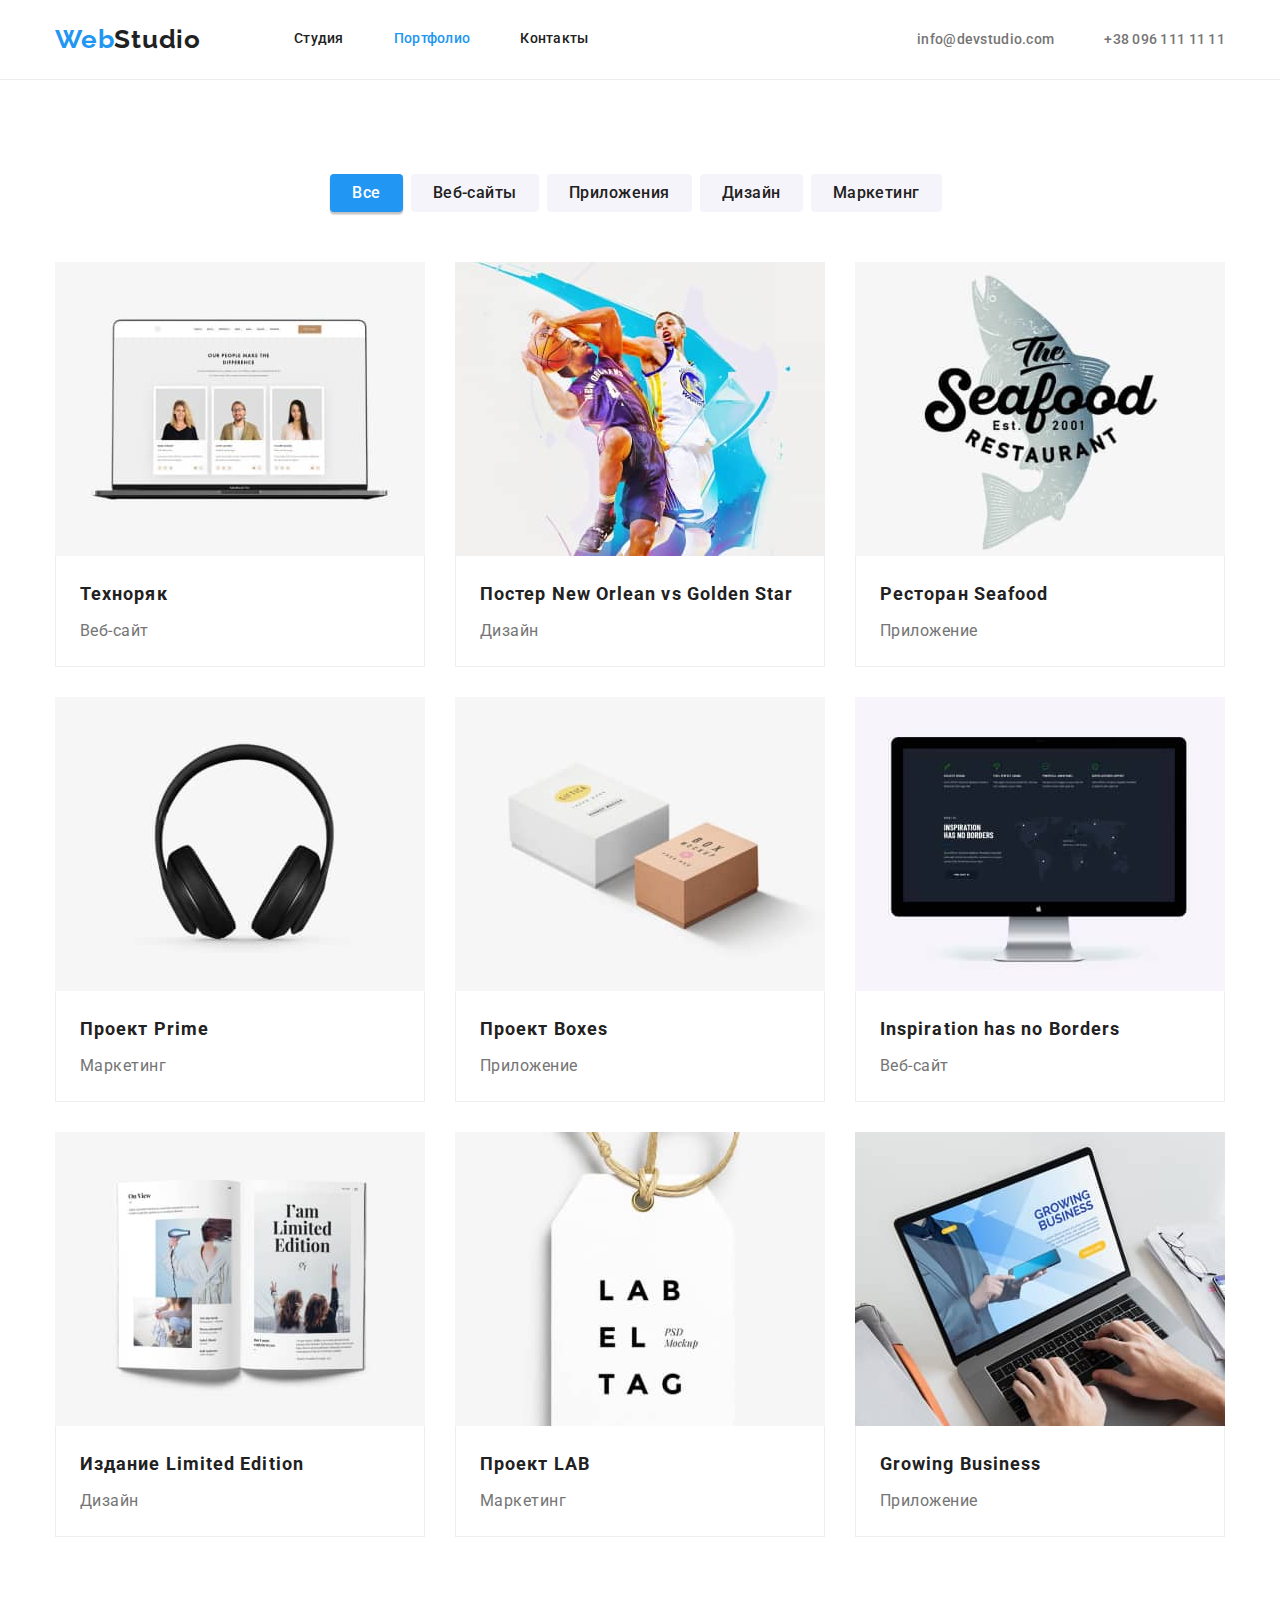
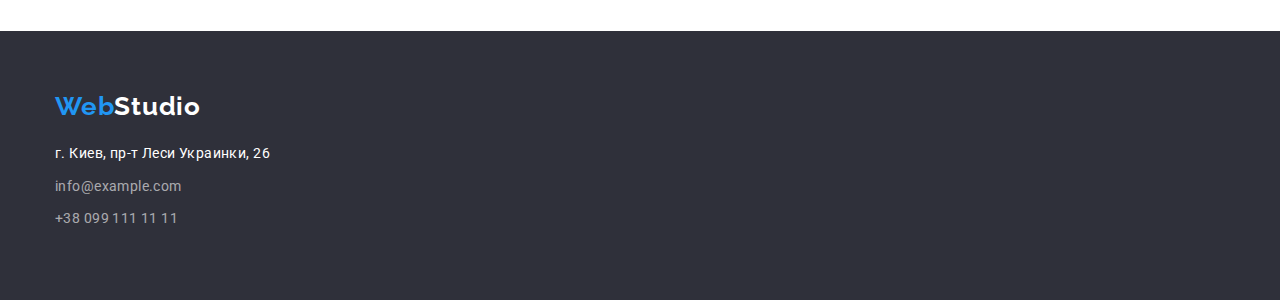
==== portfolio.html @ 769a9702 "+" ====
<!DOCTYPE html>
<html lang="ru">
  <head>
    <meta charset="UTF-8" />
    <meta name="viewport" content="width=device-width, initial-scale=1.0" />
    <title>Портфолио</title>
    <link rel="preconnect" href="https://fonts.googleapis.com" />
    <link rel="preconnect" href="https://fonts.gstatic.com" crossorigin />
    <link
      href="https://fonts.googleapis.com/css2?family=Raleway:wght@700&family=Roboto:wght@400;500;700;900&display=swap"
      rel="stylesheet"
    />
    <link
      rel="stylesheet"
      href="https://cdnjs.cloudflare.com/ajax/libs/modern-normalize/1.1.0/modern-normalize.min.css"
      integrity="sha512-wpPYUAdjBVSE4KJnH1VR1HeZfpl1ub8YT/NKx4PuQ5NmX2tKuGu6U/JRp5y+Y8XG2tV+wKQpNHVUX03MfMFn9Q=="
      crossorigin="anonymous"
      referrerpolicy="no-referrer"
    />
    <link rel="stylesheet" href="./css/styles.css" />
  </head>
  <body>
    <!-- верхняя линия -->
    <header class="header">
      <section class="section-nav">
       <div class="container header-container">
     <nav class="header-navigation">
          <div class="logo">
            <a class="logo link" href="./index.html">Web<span>Studio</span></a>
          </div>
            <ul class="site-nav list">
              <li class="header-item">
                <a href="./index.html" class="header-link link">Студия</a>
              </li>
              <li class="header-item">
                <a href="./portfolio.html" class="header-link current link"
                  >Портфолио</a>
              </li>
              <li class="header-item">
                <a href="#" class="header-link link">Контакты</a>
              </li>
            </ul>
          </nav>
          <div class="header-navigation connect">
            <a class="navigation-link link" href="mailto:info@devstudio.com"
              >info@devstudio.com</a>
            <a class="navigation-link link" href="tel:+380961111111"
              >+38 096 111 11 11</a>
          </div>
        </nav>
    </div>
    </section>
    </header>
    <!-- tagline -->
    <main>
      <section class="section">
        <div class="container">
          <h2 class="section-title" hidden></h2>
        <ul class="menu-list list">
          <li class="menu-item list">
            <button type="button" class="menu-button active">Все</button>
          </li>
          <li class="menu-item list">
            <button type="button" class="menu-button">Веб-сайты</button>
          </li>
          <li class="menu-item list">
            <button type="button" class="menu-button">Приложения</button>
          </li>
          <li class="menu-item list">
            <button type="button" class="menu-button">Дизайн</button>
          </li>
          <li class="menu-item list">
            <button type="button" class="menu-button">Маркетинг</button>
          </li>
        </ul>
        <ul class="portfolio list">
          <li class="portfolio-item">
            <img
              src="./img/techno1.jpg"
              alt="фото-карточки сотрудников на экране монитора"
              width="370"
              height="294"
            />
            <div class="portfolio-description">
            <h3 class="portfolio-name">Техноряк</h3>
            <p class="portfolio-text">Веб-сайт</p>
            </div>
          </li>
          <li class="portfolio-item">
            <img
              src="./img/poster2.jpg"
              alt="два баскетболиста соперничают"
              width="370"
              height="294"
            />
            <div class="portfolio-description">
            <h3 class="portfolio-name">
              Постер New Orlean vs Golden Star
            </h3>
            <p class="portfolio-text">Дизайн</p>
            </div>
          </li>
          <li class="portfolio-item">
            <img
              src="./img/restoran3.jpg"
              alt="лого ресторана"
              width="370"
              height="294"
            />
            <div class="portfolio-description">
            <h3 class="portfolio-name">
              Ресторан Seafood
            </h3>
            <p class="portfolio-text">Приложение</p>
            </div>
          </li>
          <li class="portfolio-item"> 
            <img
              src="./img/project4.jpg"
              alt="ченрые наушники на белом фоне"
              width="370"
              height="294"
            />
            <div class="portfolio-description">
            <h3 class="portfolio-name">Проект Prime</h3>
            <p class="portfolio-text">Маркетинг</p>
            </div>
          </li>
          <li class="portfolio-item">
            <img
              src="./img/boxes5.jpg"
              alt="две коробки"
              width="370"
              height="294"
            />
            <div class="portfolio-description">
            <h3 class="portfolio-name">Проект Boxes</h3>
            <p class="portfolio-text">Приложение</p>
            </div>
          </li>
          <li class="portfolio-item"> 
            <img
              src="./img/insp6.jpg"
              alt="монитор с картой"
              width="370"
              height="294"
            />
            <div class="portfolio-description">
            <h3 class="portfolio-name">
             Inspiration has no Borders</h3>
            <p class="portfolio-text">Веб-сайт</p>
            </div>
          </li>
          <li class="portfolio-item">
            <img
              src="./img/limited7.jpg"
              alt="раскрытый журнал"
              width="370"
              height="294"
            />
            <div class="portfolio-description">
            <h3 class="portfolio-name">Издание Limited Edition</h3>
            <p class="portfolio-text">Дизайн</p>
            </div>
          </li>
          <li class="portfolio-item">
            <img
              src="./img/lab8.jpg"
              alt="лэйба с надписью"
              width="370"
              height="294"
            />
            <div class="portfolio-description">
            <h3 class="portfolio-name">Проект LAB</h3>
            <p class="portfolio-text">Маркетинг</p>
            </div>
          </li>
          <li class="portfolio-item">
            <img
              src="./img/business9.jpg"
              alt="человек за ноутбуком"
              width="370"
              height="294"
            />
            <div class="portfolio-description">
            <h3 class="portfolio-name">
            Growing Business
            </h3>
            <p class="portfolio-text">Приложение</p>
            </div>
          </li>
        </ul>
        </div>
      </section>
    </main>
    <!-- подвал -->
    <footer class="footer">
      <div class="container">
        <div class="footer-design">
          <a class="logo logo-white link" href="./index.html"
            >Web<span>Studio</span></a
          >
        </div>
        <!--адрес-->
        <address class="footer-contacts">
          <ul class="footer-list list">
            <li class="footer-item">
              <a
                class="adress link"
                href="https://goo.gl/maps/Gm489NzdUtgBx8p3A"
                target="_blank"
                rel="noopener noreferrer"
                >г. Киев, пр-т Леси Украинки, 26</a
              >
            </li>
            <li class="footer-item">
              <a class="footer-link link" href="mailto:info@example.com"
                >info@example.com</a
              >
            </li>
            <li class="footer-item">
              <a class="footer-link link" href="tel:+380991111111"
                >+38 099 111 11 11</a
              >
            </li>
          </ul>
        </address>
      </div>
    </footer>
  </body>
</html>
---- css/styles.css ----
:root {
  --primary-text-color: #212121;
  --second-text-color: #ffffff;
  --accent-color: #2196f3;
  --hero-bg-color: #2f303a;
  --paragraph-color: #757575;
  --link-color: #757575;
  --footer-link-color: rgba(255, 255, 255, 0.6);
  --team-bg-color: #f5f4fa;
  --footer-bg-color: #2f303a;
  --first-button-color: #ffffff;
  --second-button-color: #212121;
  --main-bg-lite-color: #ffffff;
}

html {
  box-sizing: border-box;
}

*,
*::before,
*::after {
  box-sizing: inherit;
}

body {
  font-family: Roboto, sans-serif;
  background-color: var(--second-text-color);
  color: var(--primary-text-color);
  padding: 0;
  margin: 0;
  border: none;
  outline: none;
}

.container {
  width: 1200px;
  margin: 0 auto;
  padding: 0 15px;
}

.section {
  display: block;
  text-align: center;
  padding: 94px 0;
}

img {
  display: block;
  max-width: 100%;
  height: auto;
}

.list {
  list-style: none;
  margin: 0;
  padding: 0;
}

.header {
  border-bottom: 1px solid #ececec;
}

.link {
  text-decoration: none;
}

a {
  display: inline-block;
  text-decoration: none;
  color: inherit;
  cursor: pointer;
}

p,
ul,
h1,
h2,
h3,
h4,
h5,
h6 {
  padding: 0;
  margin: 0;
  border: none;
  outline: none;
}

ul {
  list-style: none;
}

.visually-hidden {
  position: absolute;
  width: 1px;
  height: 1px;
  margin: -1px;
  border: 0;
  padding: 0;
  white-space: nowrap;
  clip-path: inset(100%);
  clip: rect(0 0 0 0);
  overflow: hidden;
}

/* ------HEADER------ */

.header {
  display: flex;
  justify-content: space-between;
  justify-content: center;
  height: 80px;
  padding-top: 24px;
  padding-bottom: 25px;
  border-bottom: 1px solid #ececec;
}

.header-container {
  display: flex;
  align-items: center;
  box-sizing: border-box;
  min-width: 1200px;
  align-content: center;
  background-color: var(--main-bg-lite-color);
}

.connect {
  margin-left: auto;
}

.header-navigation {
  display: flex;
  align-items: center;
  font-style: normal;
  font-weight: 500;
  font-size: 14px;
  line-height: 16px;
  letter-spacing: 0.02em;
}

.logo {
  color: var(--accent-color);
  font-family: Raleway, sans-serif;
  display: inline-block;
  font-weight: 700;
  font-size: 26px;
  line-height: 1.19;
  letter-spacing: 0.03em;
}
.logo span {
  color: var(--primary-text-color);
}

.header-link {
  align-items: center;
  font-weight: 500;
  font-size: 14px;
  line-height: 1.14;
  letter-spacing: 0.02em;
}
.header-link:hover,
.header-link:focus {
  color: var(--accent-color);
}

.navigation-link {
  color: var(--link-color);
  margin-left: 50px;
}
.navigation-link:hover,
.navigation-link:focus {
  color: var(--accent-color);
}
.site-nav {
  display: flex;
  align-items: center;
  flex-wrap: wrap;
  margin-left: 93px;
}
.header-item {
  display: flex;
  align-items: center;
  padding-right: 50px;
}

.site-nav .header-link.current {
  color: var(--accent-color);
}

/* ------HERO------ */
.hero {
  max-width: 1600px;
  min-height: 600px;
  text-align: center;
  align-items: center;
  margin-right: auto;
  margin-left: auto;
  padding-top: 200px;
  padding-bottom: 200px;
  background: var(--hero-bg-color);
}

.hero-container {
  display: flex;
  flex-direction: column;
  justify-content: center;
  align-items: center;
}

.section.hero {
  border: 1 px solid transparent;
}

.hero-title {
  max-width: 696px;
  text-transform: uppercase;
  margin: 0 auto 30px;
  padding: 0;
  color: var(--second-text-color);
  font-weight: 900;
  font-size: 44px;
  line-height: 1.36;
  letter-spacing: 0.06em;
}

.hero-button {
  min-width: 200 px;
  font-weight: 700;
  font-family: inherit;
  font-size: 16px;
  line-height: 1.87;
  display: inline-block;
  align-items: center;
  text-align: center;
  letter-spacing: 0.06em;
  color: var(--first-button-color);
  margin: 0 auto;
  padding: 10px 32px;
  border: 1px solid transparent;
  border-radius: 4 px;
}
.hero-button {
  background: var(--accent-color);
  box-shadow: 0px 4px 4px rgba(0, 0, 0, 0.15);
  border-radius: 4px;
}

.btn {
  cursor: pointer;
  min-height: 38 px;
  padding: 6 px 22 px;
  font-style: inherit;
}

/* Sections */

.section-title {
  text-align: center;
  font-weight: 700;
  font-size: 36px;
  line-height: 1.16;
  letter-spacing: 0.03em;
  margin-bottom: 50px;
  color: var(--primary-text-color);
}
.description {
  display: flex;
  align-items: center;
  text-align: left;
  justify-content: space-between;
}

.description-item {
  width: 270px;
  font-size: 14px;
  letter-spacing: 0.03em;
  color: var(--paragraph-color);
  margin-right: 30px;
}

.description-title {
  margin-bottom: 10px;
  text-transform: uppercase;
  font-weight: 700;
  font-size: 14px;
  line-height: 16px;
  letter-spacing: 0.03em;
  color: var(--primary-text-color);
}

.description-text {
  line-height: 1.71;
}

/* ------ABOUT------ */

.about {
  display: flex;
  flex-wrap: wrap;
  justify-content: space-between;
  padding-top: 0;
  flex-basis: calc (100% / 3 - 30px);
}

.gallery {
  display: flex;
  justify-content: space-between;
  align-items: center;
  margin: 0 auto;
}

.about-item {
  mix-blend-mode: normal;
}

/* ------TEAM------ */
.team {
  background-color: var(--team-bg-color);
}

.team-cards {
  align-items: center;
}
.card {
  background-color: var(--main-bg-lite-color);
  box-shadow: 0px 1px 3px rgba(0, 0, 0, 0.12), 0px 1px 1px rgba(0, 0, 0, 0.14),
    0px 2px 1px rgba(0, 0, 0, 0.2);
  border-radius: 0px 0px 4px 4px;
}
.card-body {
  padding-top: 30px;
  padding-bottom: 30px;
}

.team-item {
  background: #ffffff;
  box-shadow: 0px 1px 3px rgba(0, 0, 0, 0.12), 0px 1px 1px rgba(0, 0, 0, 0.14),
    0px 2px 1px rgba(0, 0, 0, 0.2);
  border-radius: 0px 0px 4px 4px;
}
.cards-title {
  font-weight: 500;
  font-size: 16px;
  line-height: 1.18;
  text-align: center;
  letter-spacing: 0.03em;
  margin: 0 0 10px 0;
}

.team-item-text {
  font-size: 16px;
  line-height: 1.18;
  text-align: center;
  letter-spacing: 0.03em;
  margin: 0;
  padding: 0;
  color: var(--paragraph-color);
}

/* ------FOOTER------ */
.logo-white span {
  color: var(--second-text-color);
}

.footer {
  padding: 60px 0;
  background: var(--footer-bg-color);
  color: var(--second-text-color);
}
.footer-design {
  width: 1170px;
  margin-bottom: 20px;
}
.footer-contacts {
  display: flex;
  flex-direction: column;
}
.footer-link {
  font-style: normal;
  font-size: 14px;
  line-height: 1.71;
  letter-spacing: 0.03em;
  color: var(--footer-link-color);
  margin-bottom: 9px;
}
.footer-link:hover,
.footer-link:focus {
  color: var(--accent-color);
}
.footer-item > a.adress {
  font-size: 14px;
  line-height: 1.71;
  letter-spacing: 0.03em;
  color: var(--second-text-color);
  font-style: normal;
  margin-bottom: 9px;
}
/* --------------------PORTFOLIO-------------------- */

.menu-list {
  display: flex;
  justify-content: center;
  margin-bottom: 50px;
}
.menu-button {
  font-weight: 500;
  font-size: 16px;
  line-height: 1.62;
  text-align: center;
  letter-spacing: 0.03em;
  color: var(--second-button-color);
  font-family: inherit;
  cursor: pointer;
  border: none;
  background: #f5f4fa;
  border-radius: 4px;
  padding: 6px 22px;
}

.menu-item {
  margin-right: 8px;
}

.menu-button:hover,
.menu-button:focus {
  background-color: var(--accent-color);
  color: var(--second-text-color);
}

.portfolio {
  display: flex;
  flex-wrap: wrap;
  text-align: left;
  margin-right: -30px;
  margin-bottom: -30px;
}
.portfolio-item {
  display: flex;
  flex-direction: column;
  margin-right: 30px;
  margin-bottom: 30px;
}

.portfolio-description {
  border: 1px solid #eeeeee;
  border-top: none;
  padding: 20px 24px;
}

.portfolio-name {
  font-weight: 700;
  font-size: 18px;
  line-height: 2;
  letter-spacing: 0.06em;
  color: var(--primary-text-color);
  margin-bottom: 4px;
}
.portfolio-text {
  font-size: 16px;
  line-height: 1.87;
  letter-spacing: 0.03em;
  color: var(--link-color);
}

.active {
  color: var(--second-text-color);
  background-color: var(--accent-color);
  box-shadow: 0px 3px 1px rgba(0, 0, 0, 0.1), 0px 1px 2px rgba(0, 0, 0, 0.08),
    0px 2px 2px rgba(0, 0, 0, 0.12);
}
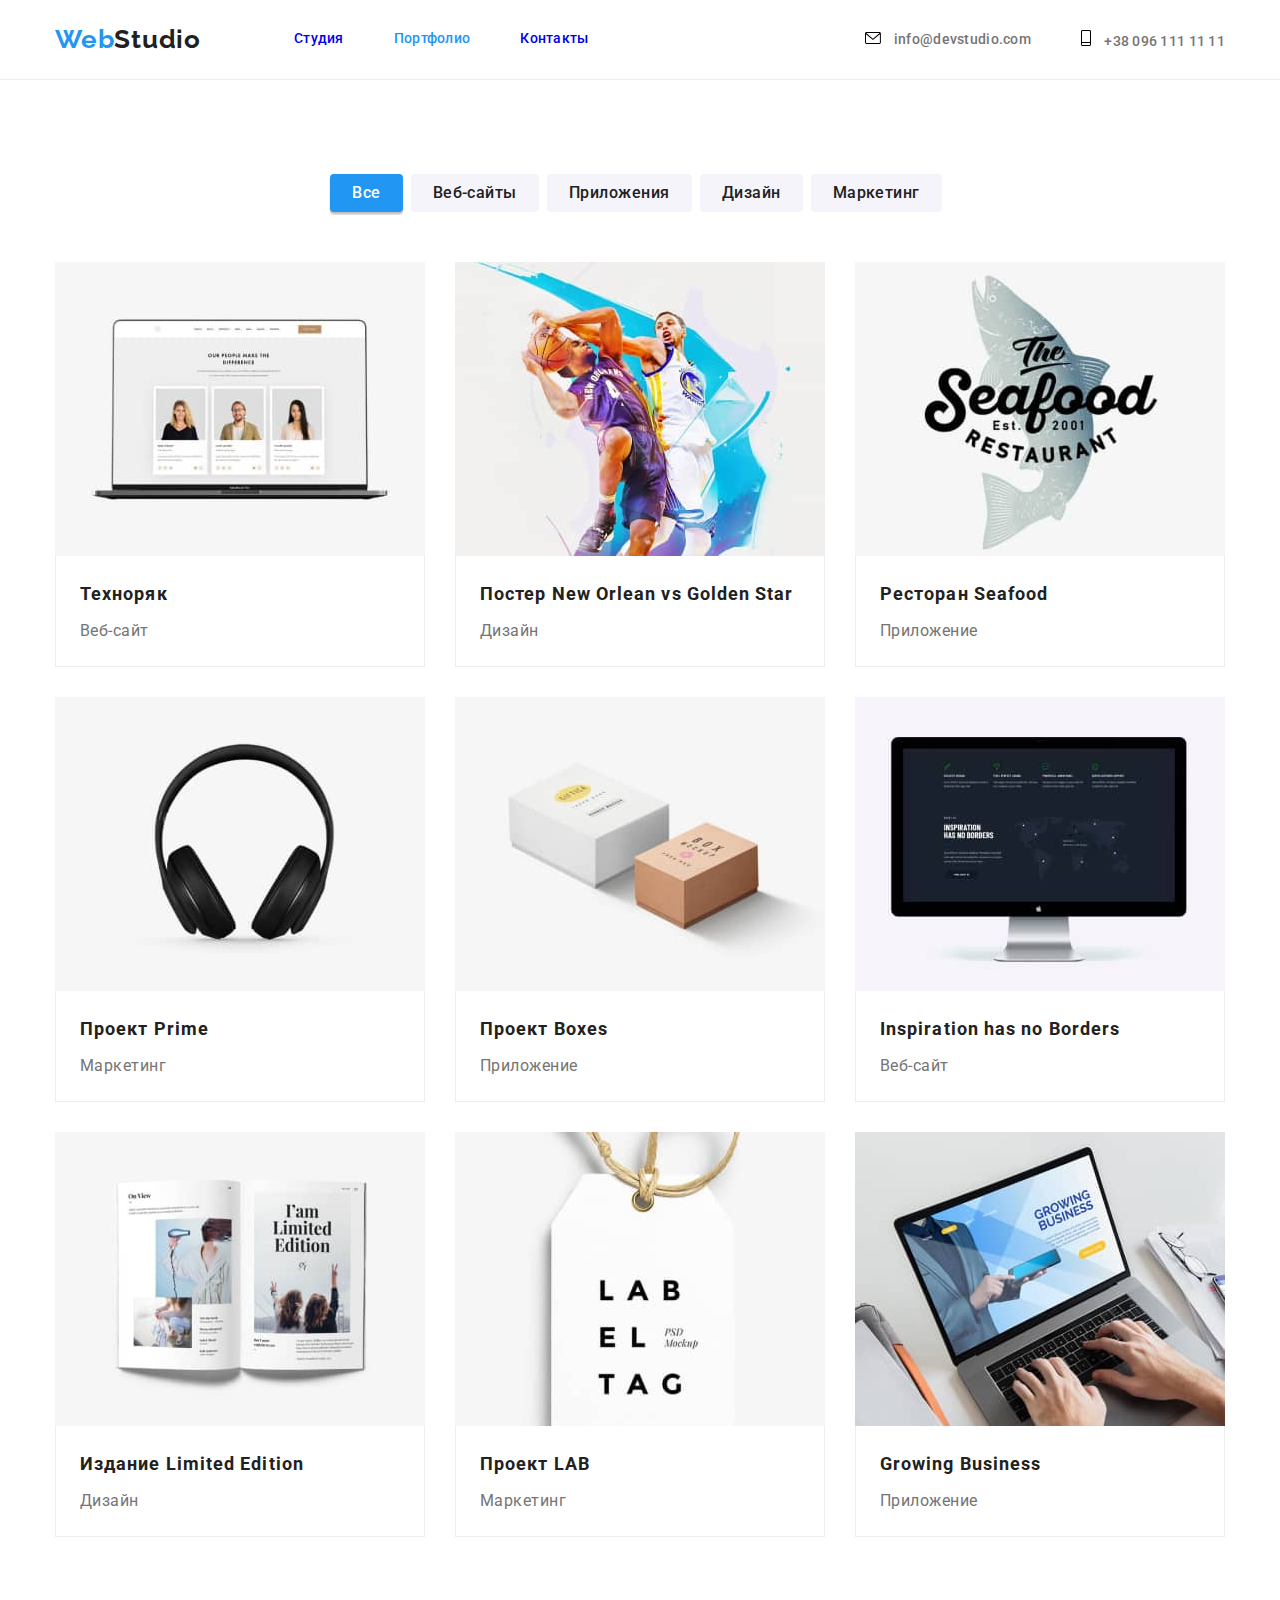
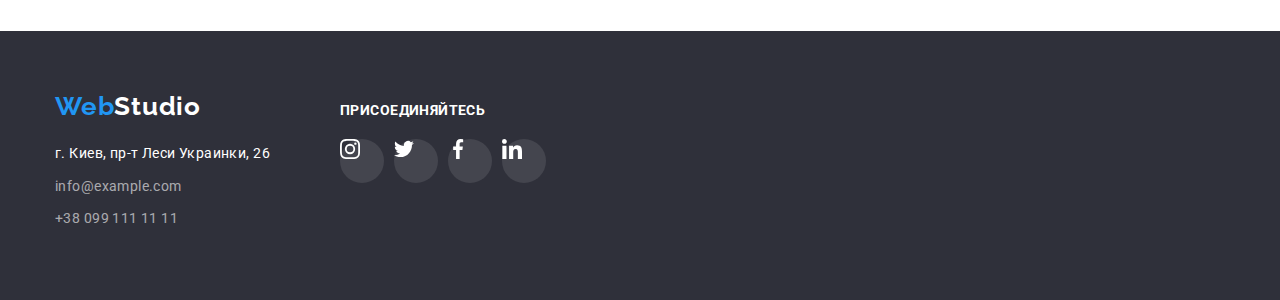
==== commit fa05afd0: "social content" ====
--- a/portfolio.html
+++ b/portfolio.html
@@ -42,10 +42,16 @@
             </ul>
           </nav>
           <div class="header-navigation connect">
-            <a class="navigation-link link" href="mailto:info@devstudio.com"
-              >info@devstudio.com</a>
-            <a class="navigation-link link" href="tel:+380961111111"
-              >+38 096 111 11 11</a>
+            <a class="navigation-link link" href="mailto:info@devstudio.com">
+              <svg class="header-svg" width="16" height="12">
+                <use href="./img/icons.svg#icon-mail"></use>
+              </svg>
+              info@devstudio.com</a>
+            <a class="navigation-link link" href="tel:+380961111111">
+              <svg class="header-svg" width="10" height="16">
+                <use href="./img/icons.svg#icon-tel"></use>
+              </svg>
+              +38 096 111 11 11</a>
           </div>
         </nav>
     </div>
@@ -194,12 +200,12 @@
       </section>
     </main>
     <!-- подвал -->
-    <footer class="footer">
+     <footer class="footer">
       <div class="container">
+        <div class="footer-left">
         <div class="footer-design">
           <a class="logo logo-white link" href="./index.html"
-            >Web<span>Studio</span></a
-          >
+            >Web<span>Studio</span></a>
         </div>
         <!--адрес-->
         <address class="footer-contacts">
@@ -225,6 +231,40 @@
             </li>
           </ul>
         </address>
+        </div>
+        <div class="footer-social">
+          <h3 class="footer-title">присоединяйтесь</h3>
+          <ul class="footer-social-list list">
+            <li class="footer-social-item">
+              <a href="footer-social-link link">
+                <svg class="footer-social-svg">
+                  <use href="./img/icons.svg#icon-instagram"></use>
+                </svg>
+              </a>
+            </li>
+            <li class="footer-social-item">
+              <a href="footer-social-link link">
+                <svg class="footer-social-svg">
+                  <use href="./img/icons.svg#icon-twitter"></use>
+                </svg>
+              </a>
+            </li>
+            <li class="footer-social-item">
+              <a href="footer-social-link link">
+                <svg class="footer-social-svg">
+                  <use href="./img/icons.svg#icon-facebook"></use>
+                </svg>
+              </a>
+            </li>
+            <li class="footer-social-item">
+              <a href="footer-social-link link">
+                <svg class="footer-social-svg">
+                  <use href="./img/icons.svg#icon-linkedin"></use>
+                </svg>
+              </a>
+            </li>
+          </ul>
+        </div>
       </div>
     </footer>
   </body>
--- a/css/styles.css
+++ b/css/styles.css
@@ -10,6 +10,7 @@
   --footer-bg-color: #2f303a;
   --first-button-color: #ffffff;
   --second-button-color: #212121;
+  --icon-color: #afb1b8;
   --main-bg-lite-color: #ffffff;
 }
 
@@ -37,6 +38,8 @@
   width: 1200px;
   margin: 0 auto;
   padding: 0 15px;
+
+  /*outline: 2px solid blue; */
 }
 
 .section {
@@ -65,10 +68,13 @@
   text-decoration: none;
 }
 
+.link:hover,
+.link:focus {
+  color: var(--accent-color);
+}
+
 a {
   display: inline-block;
-  text-decoration: none;
-  color: inherit;
   cursor: pointer;
 }
 
@@ -82,8 +88,6 @@
 h6 {
   padding: 0;
   margin: 0;
-  border: none;
-  outline: none;
 }
 
 ul {
@@ -177,6 +181,18 @@
   flex-wrap: wrap;
   margin-left: 93px;
 }
+
+.header-svg {
+  align-items: center;
+  justify-content: center;
+  margin-right: 10px;
+}
+
+.header-svg:hover,
+.header-svg:focus {
+  color: var(--accent-color);
+}
+
 .header-item {
   display: flex;
   align-items: center;
@@ -209,6 +225,15 @@
 
 .section.hero {
   border: 1 px solid transparent;
+  background-image: linear-gradient(
+      to right,
+      rgba(47, 48, 58, 0.4),
+      rgba(47, 48, 58, 0.4)
+    ),
+    url(../img/bg.jpg);
+  background-color: #c4c4c4;
+  background-position: center;
+  background-size: cover;
 }
 
 .hero-title {
@@ -237,12 +262,6 @@
   margin: 0 auto;
   padding: 10px 32px;
   border: 1px solid transparent;
-  border-radius: 4 px;
-}
-.hero-button {
-  background: var(--accent-color);
-  box-shadow: 0px 4px 4px rgba(0, 0, 0, 0.15);
-  border-radius: 4px;
 }
 
 .btn {
@@ -250,6 +269,9 @@
   min-height: 38 px;
   padding: 6 px 22 px;
   font-style: inherit;
+  border-radius: 4 px;
+  background: var(--accent-color);
+  box-shadow: 0px 4px 4px rgba(0, 0, 0, 0.15);
 }
 
 /* Sections */
@@ -263,6 +285,29 @@
   margin-bottom: 50px;
   color: var(--primary-text-color);
 }
+
+.icon-main {
+  display: flex;
+  justify-content: space-between;
+}
+
+.svg-bg {
+  display: flex;
+  align-items: center;
+  justify-content: center;
+  margin-bottom: 30px;
+  width: 270px;
+  height: 120px;
+  background-color: #f5f4fa;
+  border-radius: 4px;
+}
+
+.svg-main {
+  display: flex;
+  width: 70px;
+  height: 70px;
+}
+
 .description {
   display: flex;
   align-items: center;
@@ -352,9 +397,66 @@
   line-height: 1.18;
   text-align: center;
   letter-spacing: 0.03em;
-  margin: 0;
+  margin-bottom: 16px;
   padding: 0;
   color: var(--paragraph-color);
+}
+
+.team-social {
+  display: flex;
+  align-items: center;
+  justify-content: center;
+  padding: 0px;
+}
+
+.team-social :last-child {
+  margin-right: 0px;
+}
+
+.team-social-item {
+  border: none;
+  align-items: center;
+  justify-content: center;
+  margin-right: 10px;
+  width: 44px;
+  height: 44px;
+  padding: 12px;
+  border-radius: 50%;
+}
+
+.team-social-link {
+  justify-content: center;
+  display: block;
+  margin-right: 10px;
+  fill: #afb1b8;
+}
+
+.team-social-link-svg {
+  width: 20px;
+  height: 20px;
+  background-color: transparent;
+  fill: #afb1b8;
+}
+
+/* ----------CLIENTS--------- */
+.regular-clients-list {
+  display: flex;
+  justify-content: space-between;
+}
+
+.clients-link {
+  display: flex;
+  align-items: center;
+  justify-content: center;
+  width: 170px;
+  height: 92px;
+  fill: #afb1b8;
+  border: 1px solid #afb1b8;
+  border-radius: 4px;
+}
+.clients-svg {
+  width: 106px;
+  height: 60px;
 }
 
 /* ------FOOTER------ */
@@ -367,12 +469,14 @@
   background: var(--footer-bg-color);
   color: var(--second-text-color);
 }
+.footer > .container {
+  display: flex;
+  align-items: baseline;
+}
 .footer-design {
-  width: 1170px;
   margin-bottom: 20px;
 }
 .footer-contacts {
-  display: flex;
   flex-direction: column;
 }
 .footer-link {
@@ -395,6 +499,48 @@
   font-style: normal;
   margin-bottom: 9px;
 }
+
+.footer-social {
+  margin-left: 70px;
+  padding-top: 12px;
+}
+
+.footer-title {
+  font-weight: 700;
+  font-size: 14px;
+  line-height: 1.14;
+  letter-spacing: 0.03em;
+  text-transform: uppercase;
+  color: var(--second-text-color);
+  margin-bottom: 20px;
+}
+
+.footer-social-list {
+  display: flex;
+  justify-content: center;
+}
+.footer-social-item:not(:last-child) {
+  margin-right: 10px;
+}
+
+.footer-social-item {
+  width: 44px;
+  height: 44px;
+  border-radius: 50%;
+  background: rgba(255, 255, 255, 0.1);
+}
+
+.footer-social-link {
+  width: 100%;
+  height: 100%;
+}
+
+.footer-social-svg {
+  width: 20px;
+  height: 20px;
+  fill: #ffffff;
+}
+
 /* --------------------PORTFOLIO-------------------- */
 
 .menu-list {
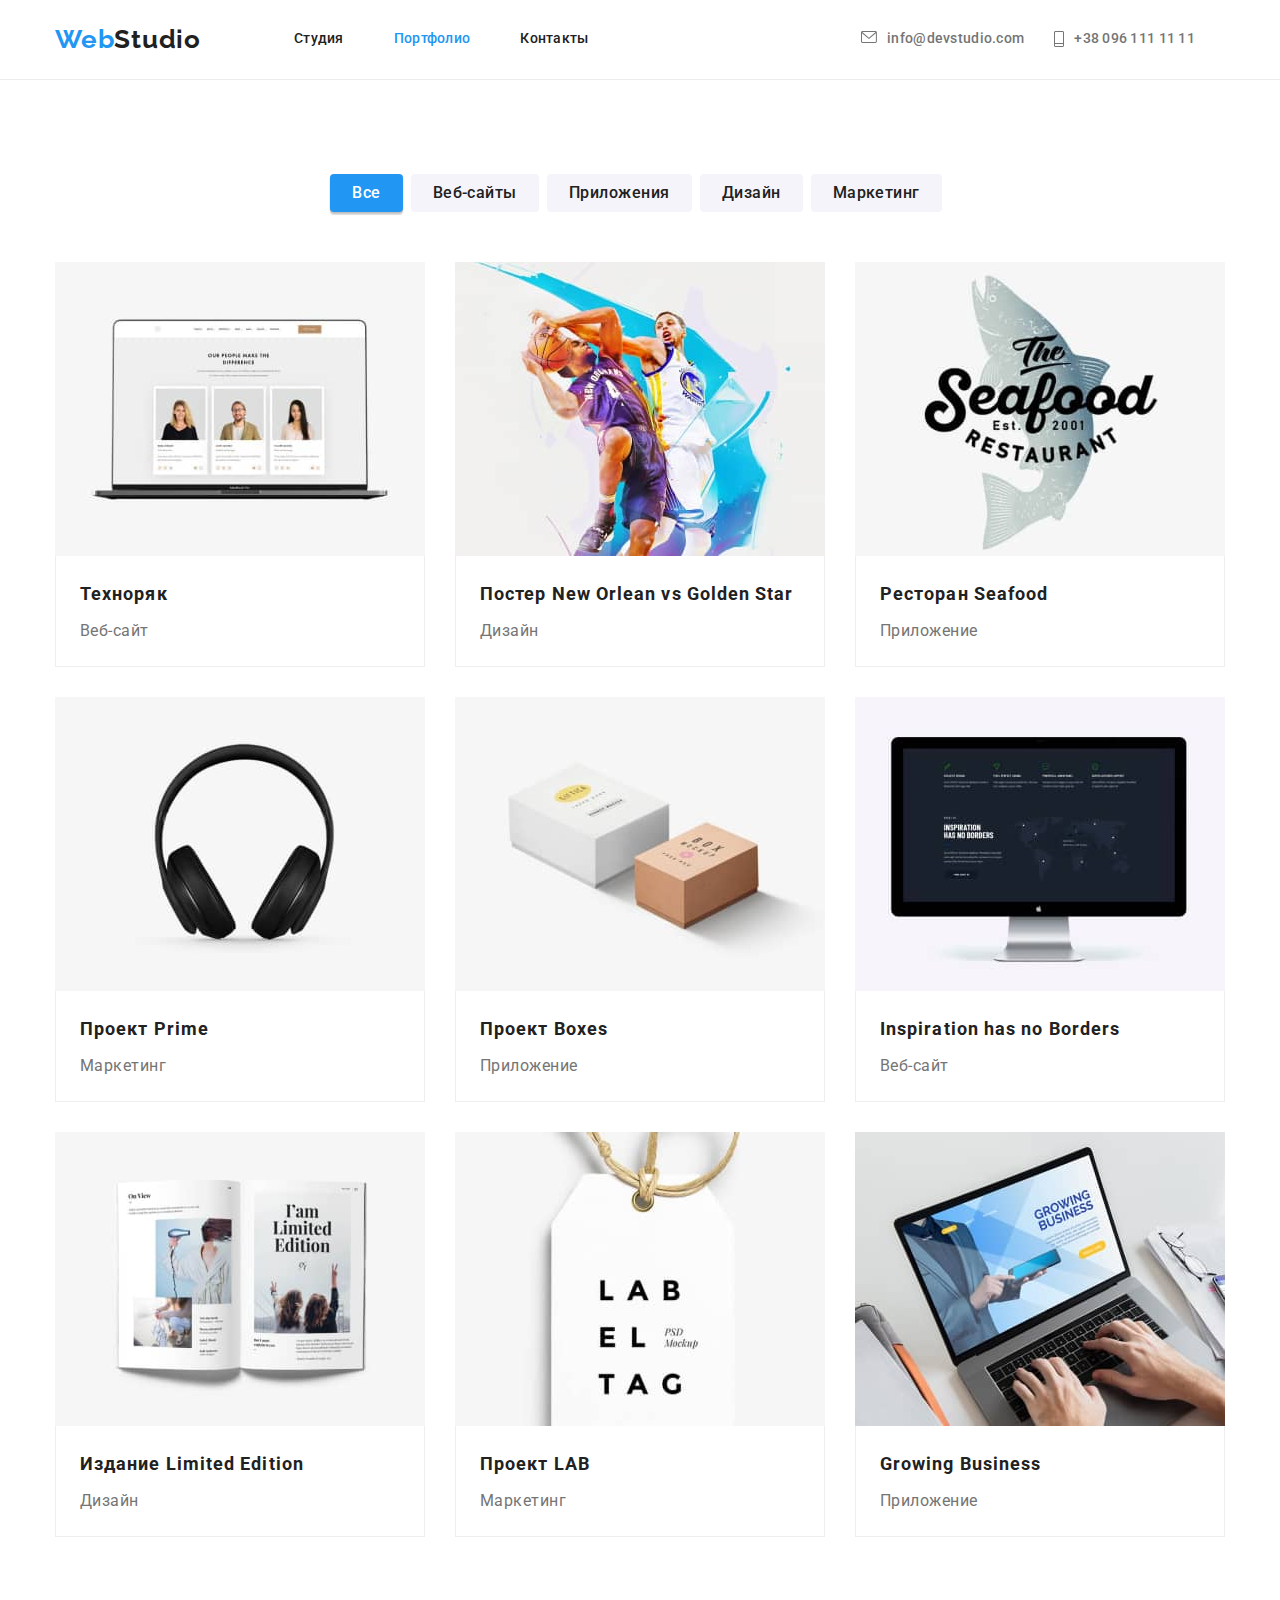
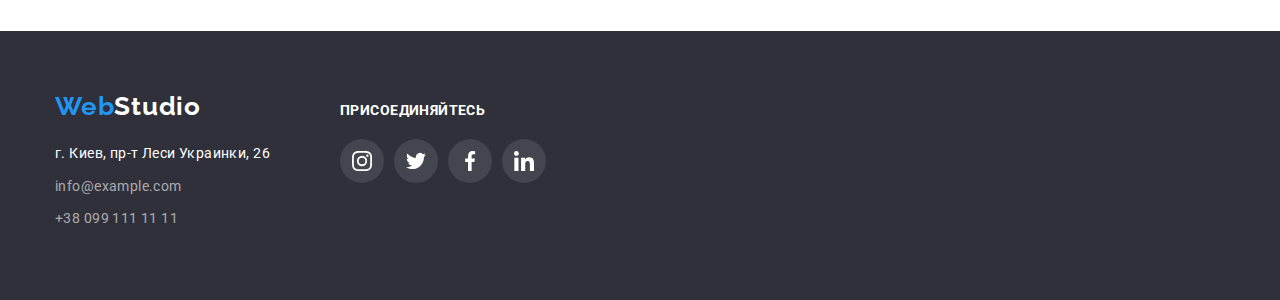
==== commit 4d7bb81c: "валидатор +" ====
--- a/portfolio.html
+++ b/portfolio.html
@@ -23,18 +23,21 @@
     <!-- верхняя линия -->
     <header class="header">
       <section class="section-nav">
-       <div class="container header-container">
-     <nav class="header-navigation">
-          <div class="logo">
-            <a class="logo link" href="./index.html">Web<span>Studio</span></a>
-          </div>
+        <div class="container header-container">
+          <nav class="header-navigation">
+            <div class="logo">
+              <a class="logo link" href="./index.html"
+                >Web<span>Studio</span></a
+              >
+            </div>
             <ul class="site-nav list">
               <li class="header-item">
                 <a href="./index.html" class="header-link link">Студия</a>
               </li>
               <li class="header-item">
                 <a href="./portfolio.html" class="header-link current link"
-                  >Портфолио</a>
+                  >Портфолио</a
+                >
               </li>
               <li class="header-item">
                 <a href="#" class="header-link link">Контакты</a>
@@ -46,219 +49,214 @@
               <svg class="header-svg" width="16" height="12">
                 <use href="./img/icons.svg#icon-mail"></use>
               </svg>
-              info@devstudio.com</a>
+              info@devstudio.com</a
+            >
             <a class="navigation-link link" href="tel:+380961111111">
               <svg class="header-svg" width="10" height="16">
                 <use href="./img/icons.svg#icon-tel"></use>
               </svg>
-              +38 096 111 11 11</a>
+              +38 096 111 11 11</a
+            >
           </div>
-        </nav>
-    </div>
-    </section>
+        </div>
+      </section>
     </header>
     <!-- tagline -->
     <main>
       <section class="section">
         <div class="container">
-          <h2 class="section-title" hidden></h2>
-        <ul class="menu-list list">
-          <li class="menu-item list">
-            <button type="button" class="menu-button active">Все</button>
-          </li>
-          <li class="menu-item list">
-            <button type="button" class="menu-button">Веб-сайты</button>
-          </li>
-          <li class="menu-item list">
-            <button type="button" class="menu-button">Приложения</button>
-          </li>
-          <li class="menu-item list">
-            <button type="button" class="menu-button">Дизайн</button>
-          </li>
-          <li class="menu-item list">
-            <button type="button" class="menu-button">Маркетинг</button>
-          </li>
-        </ul>
-        <ul class="portfolio list">
-          <li class="portfolio-item">
-            <img
-              src="./img/techno1.jpg"
-              alt="фото-карточки сотрудников на экране монитора"
-              width="370"
-              height="294"
-            />
-            <div class="portfolio-description">
-            <h3 class="portfolio-name">Техноряк</h3>
-            <p class="portfolio-text">Веб-сайт</p>
-            </div>
-          </li>
-          <li class="portfolio-item">
-            <img
-              src="./img/poster2.jpg"
-              alt="два баскетболиста соперничают"
-              width="370"
-              height="294"
-            />
-            <div class="portfolio-description">
-            <h3 class="portfolio-name">
-              Постер New Orlean vs Golden Star
-            </h3>
-            <p class="portfolio-text">Дизайн</p>
-            </div>
-          </li>
-          <li class="portfolio-item">
-            <img
-              src="./img/restoran3.jpg"
-              alt="лого ресторана"
-              width="370"
-              height="294"
-            />
-            <div class="portfolio-description">
-            <h3 class="portfolio-name">
-              Ресторан Seafood
-            </h3>
-            <p class="portfolio-text">Приложение</p>
-            </div>
-          </li>
-          <li class="portfolio-item"> 
-            <img
-              src="./img/project4.jpg"
-              alt="ченрые наушники на белом фоне"
-              width="370"
-              height="294"
-            />
-            <div class="portfolio-description">
-            <h3 class="portfolio-name">Проект Prime</h3>
-            <p class="portfolio-text">Маркетинг</p>
-            </div>
-          </li>
-          <li class="portfolio-item">
-            <img
-              src="./img/boxes5.jpg"
-              alt="две коробки"
-              width="370"
-              height="294"
-            />
-            <div class="portfolio-description">
-            <h3 class="portfolio-name">Проект Boxes</h3>
-            <p class="portfolio-text">Приложение</p>
-            </div>
-          </li>
-          <li class="portfolio-item"> 
-            <img
-              src="./img/insp6.jpg"
-              alt="монитор с картой"
-              width="370"
-              height="294"
-            />
-            <div class="portfolio-description">
-            <h3 class="portfolio-name">
-             Inspiration has no Borders</h3>
-            <p class="portfolio-text">Веб-сайт</p>
-            </div>
-          </li>
-          <li class="portfolio-item">
-            <img
-              src="./img/limited7.jpg"
-              alt="раскрытый журнал"
-              width="370"
-              height="294"
-            />
-            <div class="portfolio-description">
-            <h3 class="portfolio-name">Издание Limited Edition</h3>
-            <p class="portfolio-text">Дизайн</p>
-            </div>
-          </li>
-          <li class="portfolio-item">
-            <img
-              src="./img/lab8.jpg"
-              alt="лэйба с надписью"
-              width="370"
-              height="294"
-            />
-            <div class="portfolio-description">
-            <h3 class="portfolio-name">Проект LAB</h3>
-            <p class="portfolio-text">Маркетинг</p>
-            </div>
-          </li>
-          <li class="portfolio-item">
-            <img
-              src="./img/business9.jpg"
-              alt="человек за ноутбуком"
-              width="370"
-              height="294"
-            />
-            <div class="portfolio-description">
-            <h3 class="portfolio-name">
-            Growing Business
-            </h3>
-            <p class="portfolio-text">Приложение</p>
-            </div>
-          </li>
-        </ul>
+          <h2 class="section-title" hidden>Портфолио</h2>
+          <ul class="menu-list list">
+            <li class="menu-item list">
+              <button type="button" class="menu-button active">Все</button>
+            </li>
+            <li class="menu-item list">
+              <button type="button" class="menu-button">Веб-сайты</button>
+            </li>
+            <li class="menu-item list">
+              <button type="button" class="menu-button">Приложения</button>
+            </li>
+            <li class="menu-item list">
+              <button type="button" class="menu-button">Дизайн</button>
+            </li>
+            <li class="menu-item list">
+              <button type="button" class="menu-button">Маркетинг</button>
+            </li>
+          </ul>
+          <ul class="portfolio list">
+            <li class="portfolio-item">
+              <img
+                src="./img/techno1.jpg"
+                alt="фото-карточки сотрудников на экране монитора"
+                width="370"
+                height="294"
+              />
+              <div class="portfolio-description">
+                <h3 class="portfolio-name">Техноряк</h3>
+                <p class="portfolio-text">Веб-сайт</p>
+              </div>
+            </li>
+            <li class="portfolio-item">
+              <img
+                src="./img/poster2.jpg"
+                alt="два баскетболиста соперничают"
+                width="370"
+                height="294"
+              />
+              <div class="portfolio-description">
+                <h3 class="portfolio-name">Постер New Orlean vs Golden Star</h3>
+                <p class="portfolio-text">Дизайн</p>
+              </div>
+            </li>
+            <li class="portfolio-item">
+              <img
+                src="./img/restoran3.jpg"
+                alt="лого ресторана"
+                width="370"
+                height="294"
+              />
+              <div class="portfolio-description">
+                <h3 class="portfolio-name">Ресторан Seafood</h3>
+                <p class="portfolio-text">Приложение</p>
+              </div>
+            </li>
+            <li class="portfolio-item">
+              <img
+                src="./img/project4.jpg"
+                alt="ченрые наушники на белом фоне"
+                width="370"
+                height="294"
+              />
+              <div class="portfolio-description">
+                <h3 class="portfolio-name">Проект Prime</h3>
+                <p class="portfolio-text">Маркетинг</p>
+              </div>
+            </li>
+            <li class="portfolio-item">
+              <img
+                src="./img/boxes5.jpg"
+                alt="две коробки"
+                width="370"
+                height="294"
+              />
+              <div class="portfolio-description">
+                <h3 class="portfolio-name">Проект Boxes</h3>
+                <p class="portfolio-text">Приложение</p>
+              </div>
+            </li>
+            <li class="portfolio-item">
+              <img
+                src="./img/insp6.jpg"
+                alt="монитор с картой"
+                width="370"
+                height="294"
+              />
+              <div class="portfolio-description">
+                <h3 class="portfolio-name">Inspiration has no Borders</h3>
+                <p class="portfolio-text">Веб-сайт</p>
+              </div>
+            </li>
+            <li class="portfolio-item">
+              <img
+                src="./img/limited7.jpg"
+                alt="раскрытый журнал"
+                width="370"
+                height="294"
+              />
+              <div class="portfolio-description">
+                <h3 class="portfolio-name">Издание Limited Edition</h3>
+                <p class="portfolio-text">Дизайн</p>
+              </div>
+            </li>
+            <li class="portfolio-item">
+              <img
+                src="./img/lab8.jpg"
+                alt="лэйба с надписью"
+                width="370"
+                height="294"
+              />
+              <div class="portfolio-description">
+                <h3 class="portfolio-name">Проект LAB</h3>
+                <p class="portfolio-text">Маркетинг</p>
+              </div>
+            </li>
+            <li class="portfolio-item">
+              <img
+                src="./img/business9.jpg"
+                alt="человек за ноутбуком"
+                width="370"
+                height="294"
+              />
+              <div class="portfolio-description">
+                <h3 class="portfolio-name">Growing Business</h3>
+                <p class="portfolio-text">Приложение</p>
+              </div>
+            </li>
+          </ul>
         </div>
       </section>
     </main>
     <!-- подвал -->
-     <footer class="footer">
+    <footer class="footer">
       <div class="container">
         <div class="footer-left">
-        <div class="footer-design">
-          <a class="logo logo-white link" href="./index.html"
-            >Web<span>Studio</span></a>
-        </div>
-        <!--адрес-->
-        <address class="footer-contacts">
-          <ul class="footer-list list">
-            <li class="footer-item">
-              <a
-                class="adress link"
-                href="https://goo.gl/maps/Gm489NzdUtgBx8p3A"
-                target="_blank"
-                rel="noopener noreferrer"
-                >г. Киев, пр-т Леси Украинки, 26</a
-              >
-            </li>
-            <li class="footer-item">
-              <a class="footer-link link" href="mailto:info@example.com"
-                >info@example.com</a
-              >
-            </li>
-            <li class="footer-item">
-              <a class="footer-link link" href="tel:+380991111111"
-                >+38 099 111 11 11</a
-              >
-            </li>
-          </ul>
-        </address>
+          <div class="footer-design">
+            <a class="logo logo-white link" href="./index.html"
+              >Web<span>Studio</span></a
+            >
+          </div>
+          <!--адрес-->
+          <address class="footer-contacts">
+            <ul class="footer-list list">
+              <li class="footer-item">
+                <a
+                  class="adress link"
+                  href="https://goo.gl/maps/Gm489NzdUtgBx8p3A"
+                  target="_blank"
+                  rel="noopener noreferrer"
+                  >г. Киев, пр-т Леси Украинки, 26</a
+                >
+              </li>
+              <li class="footer-item">
+                <a class="footer-link link" href="mailto:info@example.com"
+                  >info@example.com</a
+                >
+              </li>
+              <li class="footer-item">
+                <a class="footer-link link" href="tel:+380991111111"
+                  >+38 099 111 11 11</a
+                >
+              </li>
+            </ul>
+          </address>
         </div>
         <div class="footer-social">
           <h3 class="footer-title">присоединяйтесь</h3>
           <ul class="footer-social-list list">
             <li class="footer-social-item">
-              <a href="footer-social-link link">
-                <svg class="footer-social-svg">
+              <a class="footer-social-link link">
+                <svg class="footer-social-svg" width="20" height="20">
                   <use href="./img/icons.svg#icon-instagram"></use>
                 </svg>
               </a>
             </li>
             <li class="footer-social-item">
-              <a href="footer-social-link link">
-                <svg class="footer-social-svg">
+              <a class="footer-social-link link">
+                <svg class="footer-social-svg" width="20" height="20">
                   <use href="./img/icons.svg#icon-twitter"></use>
                 </svg>
               </a>
             </li>
             <li class="footer-social-item">
-              <a href="footer-social-link link">
-                <svg class="footer-social-svg">
+              <a class="footer-social-link link">
+                <svg class="footer-social-svg" width="20" height="20">
                   <use href="./img/icons.svg#icon-facebook"></use>
                 </svg>
               </a>
             </li>
             <li class="footer-social-item">
-              <a href="footer-social-link link">
-                <svg class="footer-social-svg">
+              <a class="footer-social-link link">
+                <svg class="footer-social-svg" width="20" height="20">
                   <use href="./img/icons.svg#icon-linkedin"></use>
                 </svg>
               </a>
--- a/css/styles.css
+++ b/css/styles.css
@@ -38,8 +38,6 @@
   width: 1200px;
   margin: 0 auto;
   padding: 0 15px;
-
-  /*outline: 2px solid blue; */
 }
 
 .section {
@@ -68,14 +66,11 @@
   text-decoration: none;
 }
 
-.link:hover,
-.link:focus {
-  color: var(--accent-color);
-}
-
 a {
   display: inline-block;
   cursor: pointer;
+  text-decoration: none;
+  color: inherit;
 }
 
 p,
@@ -92,6 +87,10 @@
 
 ul {
   list-style: none;
+}
+
+.current {
+  color: var(--accent-color);
 }
 
 .visually-hidden {
@@ -110,7 +109,6 @@
 /* ------HEADER------ */
 
 .header {
-  display: flex;
   justify-content: space-between;
   justify-content: center;
   height: 80px;
@@ -138,7 +136,7 @@
   font-style: normal;
   font-weight: 500;
   font-size: 14px;
-  line-height: 16px;
+  line-height: 1.14;
   letter-spacing: 0.02em;
 }
 
@@ -156,6 +154,7 @@
 }
 
 .header-link {
+  display: flex;
   align-items: center;
   font-weight: 500;
   font-size: 14px;
@@ -165,12 +164,15 @@
 .header-link:hover,
 .header-link:focus {
   color: var(--accent-color);
+  fill: var(--accent-color);
 }
 
 .navigation-link {
+  display: flex;
+  margin-right: 30px;
   color: var(--link-color);
-  margin-left: 50px;
-}
+}
+
 .navigation-link:hover,
 .navigation-link:focus {
   color: var(--accent-color);
@@ -186,21 +188,16 @@
   align-items: center;
   justify-content: center;
   margin-right: 10px;
-}
-
+  fill: currentColor;
+}
 .header-svg:hover,
 .header-svg:focus {
-  color: var(--accent-color);
+  fill: var(--accent-color);
 }
 
 .header-item {
-  display: flex;
   align-items: center;
   padding-right: 50px;
-}
-
-.site-nav .header-link.current {
-  color: var(--accent-color);
 }
 
 /* ------HERO------ */
@@ -224,7 +221,6 @@
 }
 
 .section.hero {
-  border: 1 px solid transparent;
   background-image: linear-gradient(
       to right,
       rgba(47, 48, 58, 0.4),
@@ -249,7 +245,8 @@
 }
 
 .hero-button {
-  min-width: 200 px;
+  min-width: 200px;
+  height: 50px;
   font-weight: 700;
   font-family: inherit;
   font-size: 16px;
@@ -262,16 +259,22 @@
   margin: 0 auto;
   padding: 10px 32px;
   border: 1px solid transparent;
+  background-color: var(--accent-color);
+}
+
+.hero-button:hover,
+.hero-button:focus {
+  background-color: #188ce8;
 }
 
 .btn {
   cursor: pointer;
-  min-height: 38 px;
-  padding: 6 px 22 px;
+  min-height: 38px;
+  padding: 6px 22px;
   font-style: inherit;
-  border-radius: 4 px;
-  background: var(--accent-color);
+  border-radius: 4px;
   box-shadow: 0px 4px 4px rgba(0, 0, 0, 0.15);
+  border-radius: 4px;
 }
 
 /* Sections */
@@ -344,7 +347,6 @@
   flex-wrap: wrap;
   justify-content: space-between;
   padding-top: 0;
-  flex-basis: calc (100% / 3 - 30px);
 }
 
 .gallery {
@@ -414,49 +416,69 @@
 }
 
 .team-social-item {
-  border: none;
-  align-items: center;
-  justify-content: center;
-  margin-right: 10px;
   width: 44px;
   height: 44px;
+  margin-right: 10px;
+}
+
+.team-social-link {
+  width: 100%;
+  height: 100%;
   padding: 12px;
   border-radius: 50%;
-}
-
-.team-social-link {
   justify-content: center;
   display: block;
-  margin-right: 10px;
-  fill: #afb1b8;
+  color: #afb1b8;
+}
+.team-social-link:hover,
+.team-social-link:focus {
+  color: var(--first-button-color);
+  background-color: var(--accent-color);
 }
 
 .team-social-link-svg {
   width: 20px;
   height: 20px;
   background-color: transparent;
-  fill: #afb1b8;
+  fill: currentColor;
+}
+.team-social-link-svg:hover,
+.team-social-link-svg:focus {
+  fill: var(--first-button-color);
 }
 
 /* ----------CLIENTS--------- */
 .regular-clients-list {
   display: flex;
-  justify-content: space-between;
+  justify-content: center;
+}
+
+.regular-clients-item:not(:last-child) {
+  margin-right: 30px;
 }
 
 .clients-link {
   display: flex;
-  align-items: center;
-  justify-content: center;
+  justify-content: center;
+  align-items: center;
   width: 170px;
   height: 92px;
-  fill: #afb1b8;
   border: 1px solid #afb1b8;
   border-radius: 4px;
-}
+  padding: 16px 32px;
+  color: #afb1b8;
+}
+
+.clients-link:hover,
+.clients-link:focus {
+  color: var(--accent-color);
+  border: 1px solid var(--accent-color);
+}
+
 .clients-svg {
   width: 106px;
   height: 60px;
+  fill: currentColor;
 }
 
 /* ------FOOTER------ */
@@ -501,8 +523,8 @@
 }
 
 .footer-social {
+  justify-content: center;
   margin-left: 70px;
-  padding-top: 12px;
 }
 
 .footer-title {
@@ -517,27 +539,35 @@
 
 .footer-social-list {
   display: flex;
-  justify-content: center;
-}
-.footer-social-item:not(:last-child) {
-  margin-right: 10px;
+  align-items: baseline;
 }
 
 .footer-social-item {
+  display: flex;
+  justify-content: center;
+  align-items: center;
   width: 44px;
   height: 44px;
   border-radius: 50%;
-  background: rgba(255, 255, 255, 0.1);
+  background-color: rgba(255, 255, 255, 0.1);
+  margin-right: 10px;
+}
+.footer-social-item:not(:last-child) {
+  margin-right: 10px;
+}
+
+.footer-social-item:hover,
+.footer-social-item:focus {
+  background-color: var(--accent-color);
 }
 
 .footer-social-link {
-  width: 100%;
-  height: 100%;
+  display: flex;
+  align-items: baseline;
 }
 
 .footer-social-svg {
-  width: 20px;
-  height: 20px;
+  align-items: center;
   fill: #ffffff;
 }
 
@@ -571,6 +601,8 @@
 .menu-button:focus {
   background-color: var(--accent-color);
   color: var(--second-text-color);
+  box-shadow: 0px 4px 4px rgba(0, 0, 0, 0.15);
+  border-radius: 4px;
 }
 
 .portfolio {
@@ -581,10 +613,17 @@
   margin-bottom: -30px;
 }
 .portfolio-item {
+  cursor: pointer;
   display: flex;
   flex-direction: column;
   margin-right: 30px;
   margin-bottom: 30px;
+}
+
+.portfolio-item:hover,
+.portfolio-item:focus {
+  box-shadow: 0px 1px 1px rgba(0, 0, 0, 0.12), 0px 4px 4px rgba(0, 0, 0, 0.06),
+    1px 4px 6px rgba(0, 0, 0, 0.16);
 }
 
 .portfolio-description {
